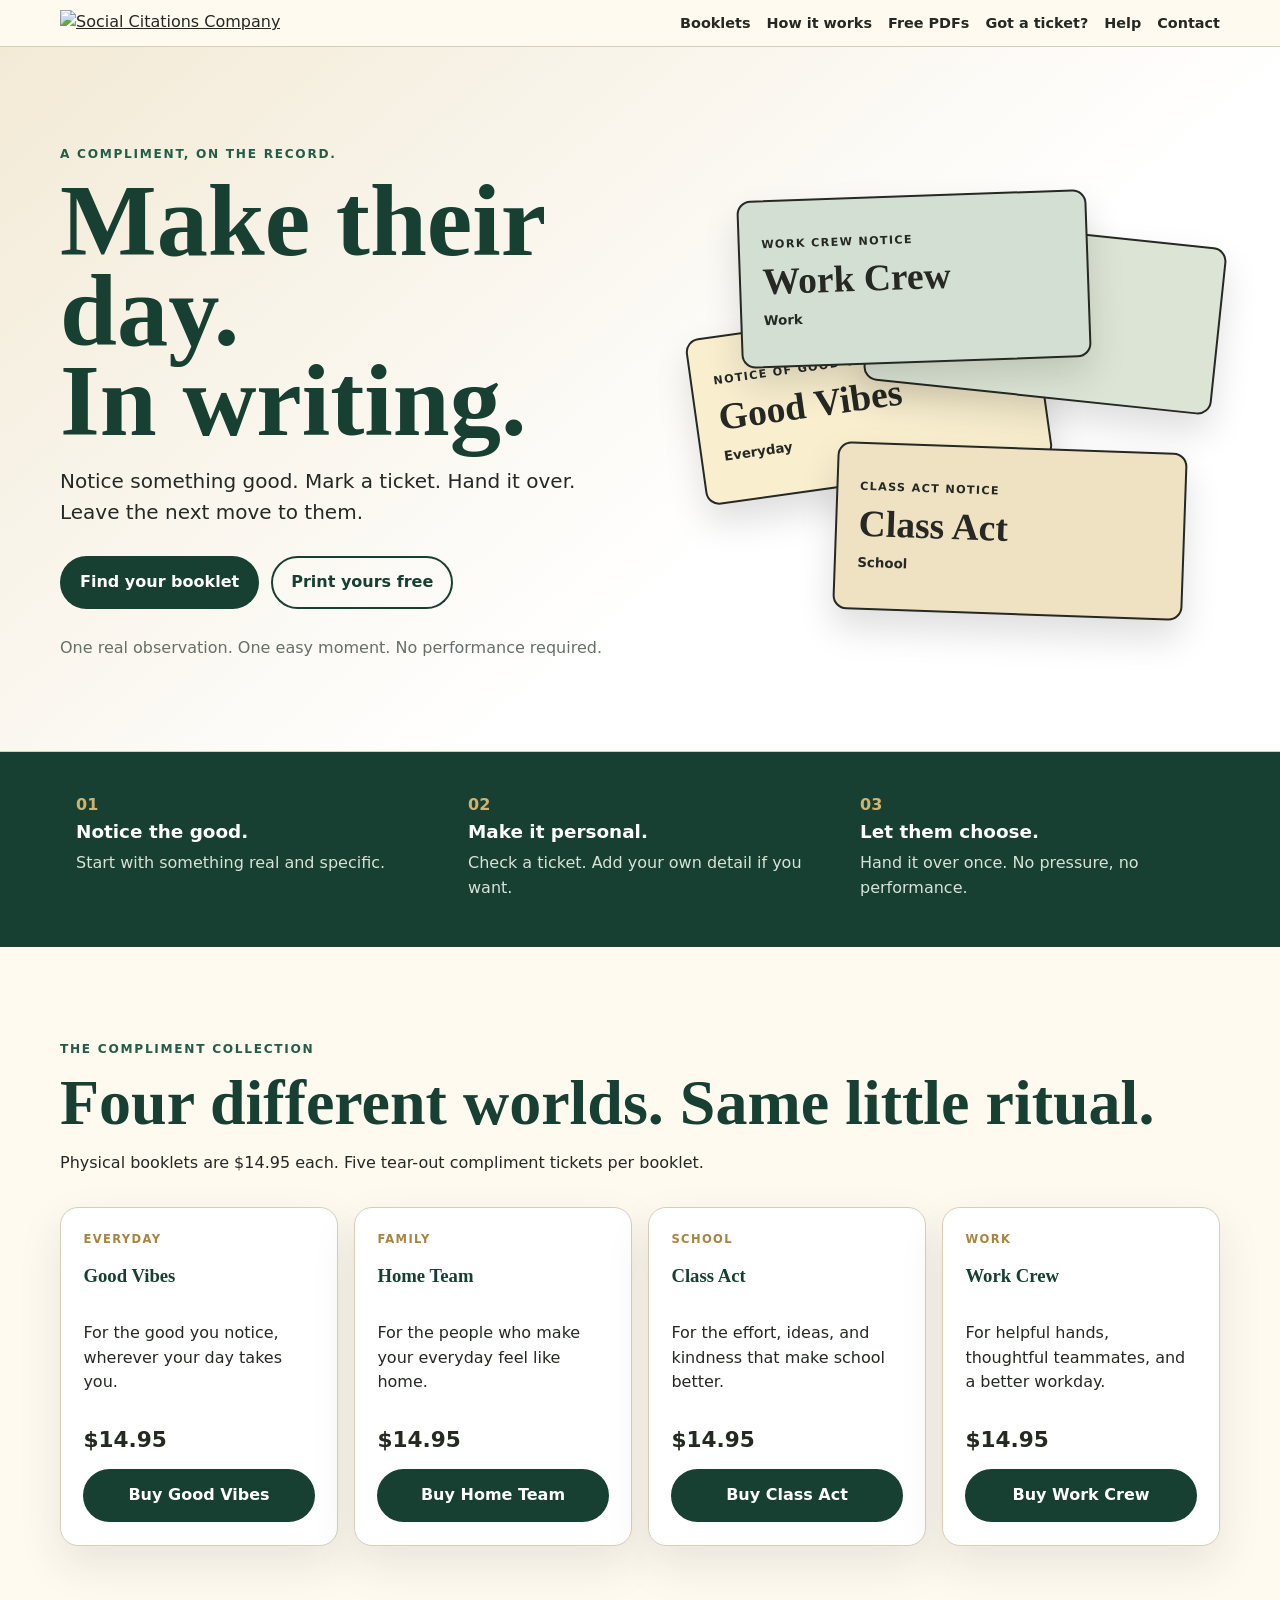
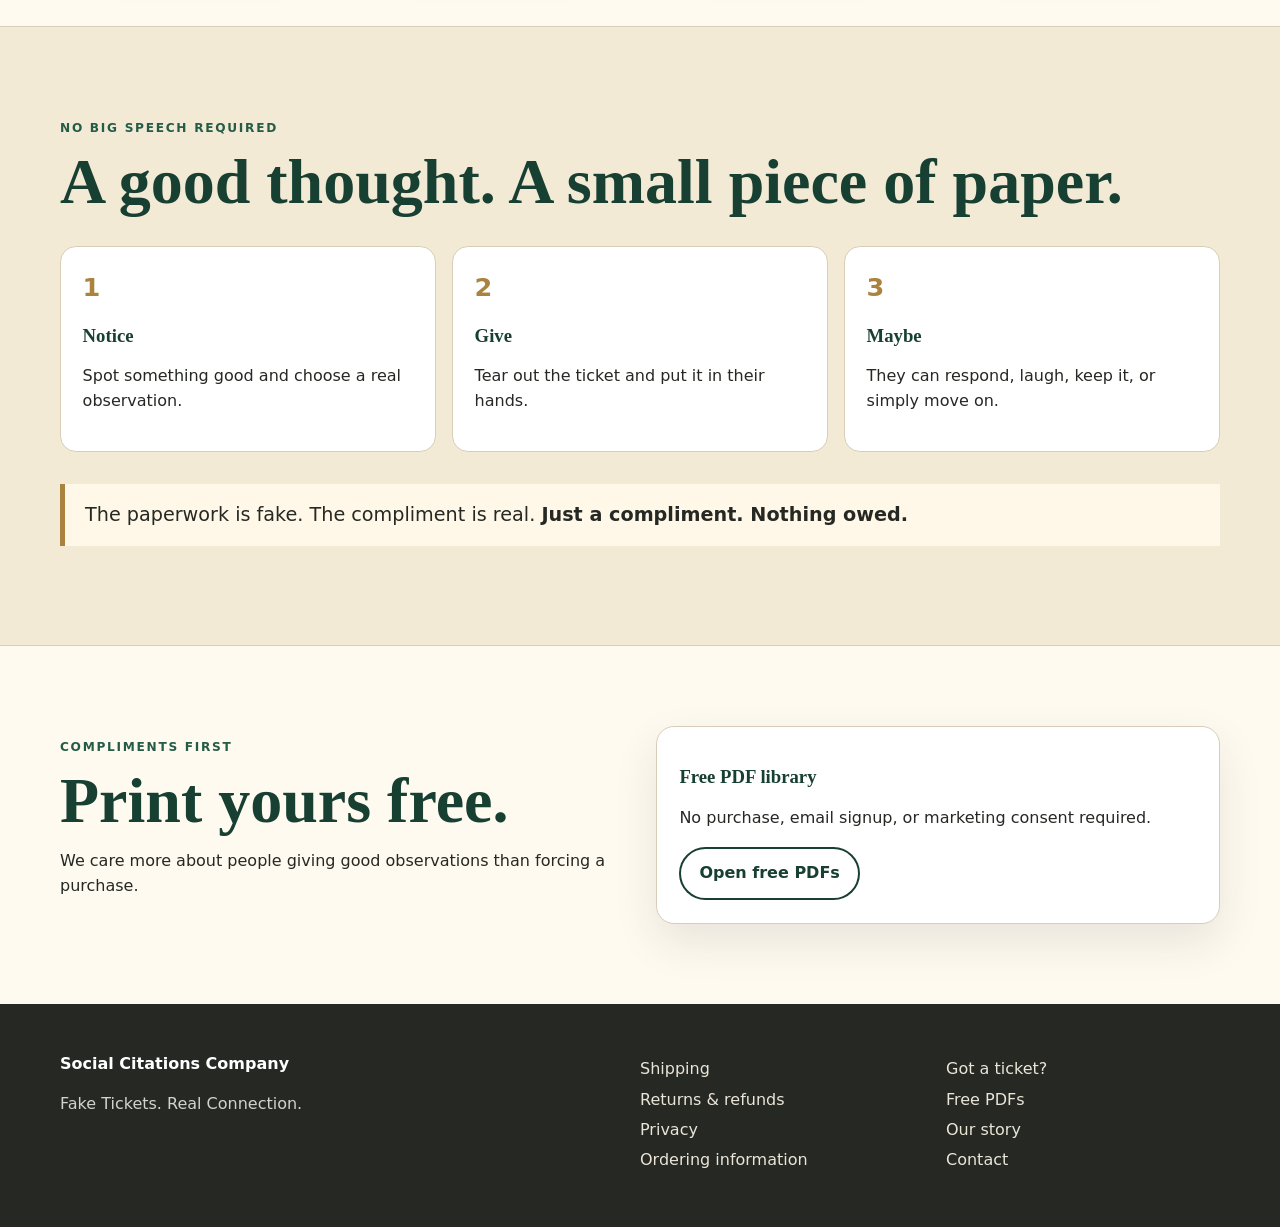
==== index.html @ f1225faf "Add files via upload Deploy SCC R84 storefront" ====
<!doctype html><html lang="en"><head>
<meta charset="utf-8"><meta name="viewport" content="width=device-width,initial-scale=1">
<title>Social Citations Company | Fake Tickets. Real Connection.</title>
<meta name="description" content="Playful compliment-ticket booklets that make it easier to notice something good, put it in writing, and hand it over.">
<link rel="canonical" href="https://socialcitationscompany.com/">
<meta property="og:title" content="Social Citations Company"><meta property="og:description" content="Fake Tickets. Real Connection."><meta property="og:type" content="website">
<link rel="stylesheet" href="/assets/site.css"></head><body>
<a class="skip" href="#main">Skip to content</a>
<header><div class="wrap head"><a href="/"><img class="logo" src="https://social-citations-company.floot.app/_cdn/static/32c36bce-54cf-4464-b7f4-3c72ae68b664-scc-approved-horizontal.png" alt="Social Citations Company"></a><nav class="nav" aria-label="Main navigation"><a href="#booklets">Booklets</a><a href="#how">How it works</a><a href="/free-pdfs/">Free PDFs</a><a href="/got-one/">Got a ticket?</a><a href="/help/">Help</a><a href="https://social-citations-company.floot.app/contact">Contact</a></nav></div></header>
<main id="main">
<section class="hero"><div class="wrap hero-grid"><div><p class="eyebrow">A compliment, on the record.</p><h1>Make their day.<br>In writing.</h1><p class="lede">Notice something good. Mark a ticket. Hand it over. Leave the next move to them.</p><div class="actions"><a class="btn primary" href="#booklets">Find your booklet</a><a class="btn secondary" href="/free-pdfs/">Print yours free</a></div><p class="micro">One real observation. One easy moment. No performance required.</p></div><div class="ticket-stack" aria-label="Four booklet editions"><div class="ticket t1"><span>NOTICE OF GOOD VIBES</span><strong>Good Vibes</strong><small>Everyday</small></div><div class="ticket t2"><span>HOME TEAM NOTICE</span><strong>Home Team</strong><small>Family</small></div><div class="ticket t3"><span>CLASS ACT NOTICE</span><strong>Class Act</strong><small>School</small></div><div class="ticket t4"><span>WORK CREW NOTICE</span><strong>Work Crew</strong><small>Work</small></div></div></div></section>
<section class="principles"><div class="wrap three"><div><span>01</span><strong>Notice the good.</strong><p>Start with something real and specific.</p></div><div><span>02</span><strong>Make it personal.</strong><p>Check a ticket. Add your own detail if you want.</p></div><div><span>03</span><strong>Let them choose.</strong><p>Hand it over once. No pressure, no performance.</p></div></div></section>
<section id="booklets" class="section"><div class="wrap"><p class="eyebrow">The compliment collection</p><h2>Four different worlds. Same little ritual.</h2><p>Physical booklets are $14.95 each. Five tear-out compliment tickets per booklet.</p><div class="products"><article class="card product"><div class="stamp">EVERYDAY</div><h3>Good Vibes</h3><p>For the good you notice, wherever your day takes you.</p><div class="price">$14.95</div><a class="btn primary" href="https://social-citations-company.floot.app/_api/buy?product=good-vibes">Buy Good Vibes</a></article><article class="card product"><div class="stamp">FAMILY</div><h3>Home Team</h3><p>For the people who make your everyday feel like home.</p><div class="price">$14.95</div><a class="btn primary" href="https://social-citations-company.floot.app/_api/buy?product=home-team">Buy Home Team</a></article><article class="card product"><div class="stamp">SCHOOL</div><h3>Class Act</h3><p>For the effort, ideas, and kindness that make school better.</p><div class="price">$14.95</div><a class="btn primary" href="https://social-citations-company.floot.app/_api/buy?product=class-act">Buy Class Act</a></article><article class="card product"><div class="stamp">WORK</div><h3>Work Crew</h3><p>For helpful hands, thoughtful teammates, and a better workday.</p><div class="price">$14.95</div><a class="btn primary" href="https://social-citations-company.floot.app/_api/buy?product=work-crew">Buy Work Crew</a></article></div></div></section>
<section id="how" class="section alt"><div class="wrap"><p class="eyebrow">No big speech required</p><h2>A good thought. A small piece of paper.</h2><div class="steps"><article><b>1</b><h3>Notice</h3><p>Spot something good and choose a real observation.</p></article><article><b>2</b><h3>Give</h3><p>Tear out the ticket and put it in their hands.</p></article><article><b>3</b><h3>Maybe</h3><p>They can respond, laugh, keep it, or simply move on.</p></article></div><p class="callout">The paperwork is fake. The compliment is real. <strong>Just a compliment. Nothing owed.</strong></p></div></section>
<section class="section"><div class="wrap grid2"><div><p class="eyebrow">Compliments first</p><h2>Print yours free.</h2><p>We care more about people giving good observations than forcing a purchase.</p></div><div class="card"><h3>Free PDF library</h3><p>No purchase, email signup, or marketing consent required.</p><a class="btn secondary" href="/free-pdfs/">Open free PDFs</a></div></div></section>
</main>
<footer><div class="wrap foot"><div><strong>Social Citations Company</strong><p>Fake Tickets. Real Connection.</p></div><div><a href="/shipping/">Shipping</a><a href="/returns-refunds/">Returns & refunds</a><a href="/privacy/">Privacy</a><a href="/ordering/">Ordering information</a></div><div><a href="/got-one/">Got a ticket?</a><a href="/free-pdfs/">Free PDFs</a><a href="/story/">Our story</a><a href="https://social-citations-company.floot.app/contact">Contact</a></div></div></footer>
</body></html>
---- assets/site.css ----
:root{--fd:#173f32;--f:#245c48;--b:#a9833f;--p:#f3ead6;--paper:#fffaf0;--c:#252823;--s:#aebca6;--line:#d8ceb8;--muted:#667066;--shadow:0 18px 44px rgba(31,41,34,.10)}
*{box-sizing:border-box}html{scroll-behavior:smooth}body{margin:0;font-family:Inter,ui-sans-serif,system-ui,-apple-system,BlinkMacSystemFont,"Segoe UI",sans-serif;background:var(--paper);color:var(--c);line-height:1.55}a{color:inherit}button,input,textarea{font:inherit}
a:focus-visible,button:focus-visible,input:focus-visible,textarea:focus-visible,summary:focus-visible{outline:3px solid var(--b);outline-offset:3px}
.wrap{width:min(1160px,calc(100% - 2rem));margin:auto}.narrow{max-width:780px}.skip{position:absolute;left:-9999px}.skip:focus{left:1rem;top:1rem;background:white;padding:.7rem 1rem;z-index:100}
header{position:sticky;top:0;z-index:40;background:rgba(255,250,240,.95);backdrop-filter:blur(12px);border-bottom:1px solid var(--line)}.head{display:flex;align-items:center;justify-content:space-between;gap:1rem;padding:.65rem 0}.logo{width:min(260px,46vw);height:54px;object-fit:contain;object-position:left center}.nav{display:flex;gap:1rem;align-items:center}.nav a{text-decoration:none;font-size:.9rem;font-weight:800}
.hero{background:linear-gradient(140deg,var(--p),#fff 62%);padding:5.4rem 0 4.6rem;border-bottom:1px solid var(--line)}.hero-grid{display:grid;grid-template-columns:1.04fr .96fr;gap:4rem;align-items:center}.eyebrow{text-transform:uppercase;letter-spacing:.14em;font-size:.76rem;font-weight:900;color:var(--f)}h1,h2,h3{font-family:Georgia,"Times New Roman",serif;color:var(--fd);line-height:1}.hero h1{font-size:clamp(3.5rem,8vw,6.8rem);margin:.2rem 0 1.2rem;line-height:.88}.lede{font-size:1.25rem;max-width:620px}.micro,.muted{color:var(--muted)}
.actions{display:flex;gap:.75rem;flex-wrap:wrap;margin:1.7rem 0}.btn{display:inline-flex;align-items:center;justify-content:center;border:0;border-radius:999px;padding:.9rem 1.25rem;font-weight:900;text-decoration:none;cursor:pointer}.primary{background:var(--fd);color:white}.primary:hover{background:var(--f)}.secondary{background:transparent;color:var(--fd);box-shadow:inset 0 0 0 2px var(--fd)}
.ticket-stack{height:420px;position:relative}.ticket{position:absolute;width:min(350px,80vw);min-height:168px;padding:1.35rem;border-radius:14px;border:2px solid var(--c);box-shadow:0 18px 36px #0002;display:flex;flex-direction:column;justify-content:center}.ticket span{font-size:.7rem;font-weight:900;letter-spacing:.12em}.ticket strong{font-family:Georgia,serif;font-size:2.35rem}.ticket small{font-weight:800}.t1{background:#f9efcf;transform:rotate(-8deg);left:0;top:120px}.t2{background:#dce5d5;transform:rotate(6deg);right:0;top:35px}.t3{background:#efe2c3;transform:rotate(2deg);right:35px;bottom:0}.t4{background:#d4dfd3;transform:rotate(-2deg);left:45px;top:0}
.principles{background:var(--fd);color:white;padding:1.6rem 0}.three{display:grid;grid-template-columns:repeat(3,1fr);gap:1rem}.three div{padding:1rem}.three span{display:block;color:#d2b36d;font-weight:900}.three strong{font-size:1.15rem}.three p{margin:.3rem 0;color:#d7e3da}
.section{padding:5rem 0}.alt{background:var(--p);border-block:1px solid var(--line)}.section h2{font-size:clamp(2.2rem,5vw,4rem);margin:.25rem 0 1rem}.products{display:grid;grid-template-columns:repeat(4,1fr);gap:1rem;margin-top:2rem}.card{background:white;border:1px solid var(--line);border-radius:18px;box-shadow:var(--shadow);padding:1.4rem}.product{display:flex;flex-direction:column;min-height:315px}.product p{flex:1}.stamp{font-size:.72rem;font-weight:900;letter-spacing:.12em;color:var(--b)}.price{font-weight:900;font-size:1.35rem;margin:.75rem 0}
.steps{display:grid;grid-template-columns:repeat(3,1fr);gap:1rem;margin:2rem 0}.steps article{background:white;border:1px solid var(--line);border-radius:16px;padding:1.35rem}.steps b{font-size:1.6rem;color:var(--b)}.callout{font-size:1.2rem;border-left:5px solid var(--b);padding:1rem 1.25rem;background:#fff8e8}
.grid2{display:grid;grid-template-columns:1fr 1fr;gap:2rem}.pdfgrid{display:grid;grid-template-columns:repeat(4,1fr);gap:1rem;margin:2rem 0}.faq{display:grid;gap:.8rem}.faq details{background:white;border:1px solid var(--line);border-radius:14px;padding:1rem}.faq summary{font-weight:900;color:var(--fd);cursor:pointer}
footer{background:var(--c);color:white;padding:3rem 0}.foot{display:grid;grid-template-columns:2fr 1fr 1fr;gap:2rem}.foot a{display:block;color:#ebe5d8;text-decoration:none;margin:.35rem 0}.foot p{color:#cfd5ce}
.notice{padding:1rem 1.2rem;background:var(--p);border:1px solid var(--line);border-radius:14px}.route-title{font-size:clamp(3rem,7vw,5.5rem);margin:.3rem 0 1.4rem}
@media(max-width:900px){.hero-grid,.grid2{grid-template-columns:1fr}.ticket-stack{height:360px}.products,.pdfgrid{grid-template-columns:1fr 1fr}.three,.steps{grid-template-columns:1fr}}
@media(max-width:720px){.nav{display:none}.section{padding:3.5rem 0}.hero{padding-top:3.3rem}.products,.pdfgrid{grid-template-columns:1fr}.ticket-stack{height:300px}.ticket{min-height:135px}.ticket strong{font-size:1.9rem}.foot{grid-template-columns:1fr}}
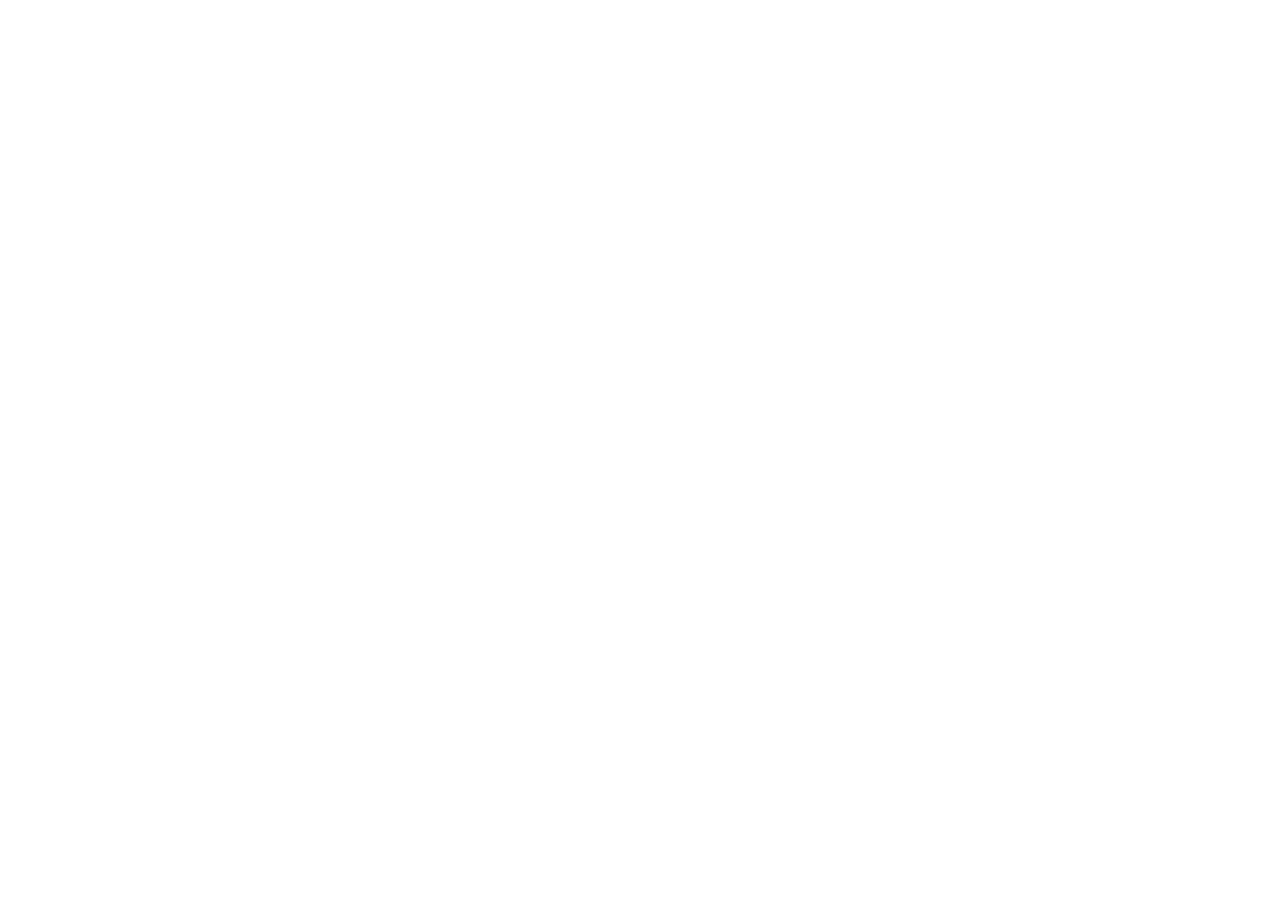
==== commit 4f23af9d: "Route company website to the current Floot storefront Preserve the company domain and payment return" ====
--- a/index.html
+++ b/index.html
@@ -1,18 +1,6 @@
-<!doctype html><html lang="en"><head>
-<meta charset="utf-8"><meta name="viewport" content="width=device-width,initial-scale=1">
-<title>Social Citations Company | Fake Tickets. Real Connection.</title>
-<meta name="description" content="Playful compliment-ticket booklets that make it easier to notice something good, put it in writing, and hand it over.">
-<link rel="canonical" href="https://socialcitationscompany.com/">
-<meta property="og:title" content="Social Citations Company"><meta property="og:description" content="Fake Tickets. Real Connection."><meta property="og:type" content="website">
-<link rel="stylesheet" href="/assets/site.css"></head><body>
-<a class="skip" href="#main">Skip to content</a>
-<header><div class="wrap head"><a href="/"><img class="logo" src="https://social-citations-company.floot.app/_cdn/static/32c36bce-54cf-4464-b7f4-3c72ae68b664-scc-approved-horizontal.png" alt="Social Citations Company"></a><nav class="nav" aria-label="Main navigation"><a href="#booklets">Booklets</a><a href="#how">How it works</a><a href="/free-pdfs/">Free PDFs</a><a href="/got-one/">Got a ticket?</a><a href="/help/">Help</a><a href="https://social-citations-company.floot.app/contact">Contact</a></nav></div></header>
-<main id="main">
-<section class="hero"><div class="wrap hero-grid"><div><p class="eyebrow">A compliment, on the record.</p><h1>Make their day.<br>In writing.</h1><p class="lede">Notice something good. Mark a ticket. Hand it over. Leave the next move to them.</p><div class="actions"><a class="btn primary" href="#booklets">Find your booklet</a><a class="btn secondary" href="/free-pdfs/">Print yours free</a></div><p class="micro">One real observation. One easy moment. No performance required.</p></div><div class="ticket-stack" aria-label="Four booklet editions"><div class="ticket t1"><span>NOTICE OF GOOD VIBES</span><strong>Good Vibes</strong><small>Everyday</small></div><div class="ticket t2"><span>HOME TEAM NOTICE</span><strong>Home Team</strong><small>Family</small></div><div class="ticket t3"><span>CLASS ACT NOTICE</span><strong>Class Act</strong><small>School</small></div><div class="ticket t4"><span>WORK CREW NOTICE</span><strong>Work Crew</strong><small>Work</small></div></div></div></section>
-<section class="principles"><div class="wrap three"><div><span>01</span><strong>Notice the good.</strong><p>Start with something real and specific.</p></div><div><span>02</span><strong>Make it personal.</strong><p>Check a ticket. Add your own detail if you want.</p></div><div><span>03</span><strong>Let them choose.</strong><p>Hand it over once. No pressure, no performance.</p></div></div></section>
-<section id="booklets" class="section"><div class="wrap"><p class="eyebrow">The compliment collection</p><h2>Four different worlds. Same little ritual.</h2><p>Physical booklets are $14.95 each. Five tear-out compliment tickets per booklet.</p><div class="products"><article class="card product"><div class="stamp">EVERYDAY</div><h3>Good Vibes</h3><p>For the good you notice, wherever your day takes you.</p><div class="price">$14.95</div><a class="btn primary" href="https://social-citations-company.floot.app/_api/buy?product=good-vibes">Buy Good Vibes</a></article><article class="card product"><div class="stamp">FAMILY</div><h3>Home Team</h3><p>For the people who make your everyday feel like home.</p><div class="price">$14.95</div><a class="btn primary" href="https://social-citations-company.floot.app/_api/buy?product=home-team">Buy Home Team</a></article><article class="card product"><div class="stamp">SCHOOL</div><h3>Class Act</h3><p>For the effort, ideas, and kindness that make school better.</p><div class="price">$14.95</div><a class="btn primary" href="https://social-citations-company.floot.app/_api/buy?product=class-act">Buy Class Act</a></article><article class="card product"><div class="stamp">WORK</div><h3>Work Crew</h3><p>For helpful hands, thoughtful teammates, and a better workday.</p><div class="price">$14.95</div><a class="btn primary" href="https://social-citations-company.floot.app/_api/buy?product=work-crew">Buy Work Crew</a></article></div></div></section>
-<section id="how" class="section alt"><div class="wrap"><p class="eyebrow">No big speech required</p><h2>A good thought. A small piece of paper.</h2><div class="steps"><article><b>1</b><h3>Notice</h3><p>Spot something good and choose a real observation.</p></article><article><b>2</b><h3>Give</h3><p>Tear out the ticket and put it in their hands.</p></article><article><b>3</b><h3>Maybe</h3><p>They can respond, laugh, keep it, or simply move on.</p></article></div><p class="callout">The paperwork is fake. The compliment is real. <strong>Just a compliment. Nothing owed.</strong></p></div></section>
-<section class="section"><div class="wrap grid2"><div><p class="eyebrow">Compliments first</p><h2>Print yours free.</h2><p>We care more about people giving good observations than forcing a purchase.</p></div><div class="card"><h3>Free PDF library</h3><p>No purchase, email signup, or marketing consent required.</p><a class="btn secondary" href="/free-pdfs/">Open free PDFs</a></div></div></section>
-</main>
-<footer><div class="wrap foot"><div><strong>Social Citations Company</strong><p>Fake Tickets. Real Connection.</p></div><div><a href="/shipping/">Shipping</a><a href="/returns-refunds/">Returns & refunds</a><a href="/privacy/">Privacy</a><a href="/ordering/">Ordering information</a></div><div><a href="/got-one/">Got a ticket?</a><a href="/free-pdfs/">Free PDFs</a><a href="/story/">Our story</a><a href="https://social-citations-company.floot.app/contact">Contact</a></div></div></footer>
-</body></html>+<!doctype html>
+<html lang="en"><head><meta charset="utf-8"><meta name="viewport" content="width=device-width,initial-scale=1">
+<title>Social Citations Company</title><link rel="canonical" href="https://social-citations-company.floot.app/">
+<script>location.replace("https://social-citations-company.floot.app/"+location.search+location.hash);</script>
+<meta http-equiv="refresh" content="0;url=https://social-citations-company.floot.app/"></head>
+<body><main><h1>Social Citations Company</h1><p>Opening our live website and secure shop.</p><p><a href="https://social-citations-company.floot.app/">Continue to Social Citations Company</a></p></main></body></html>
